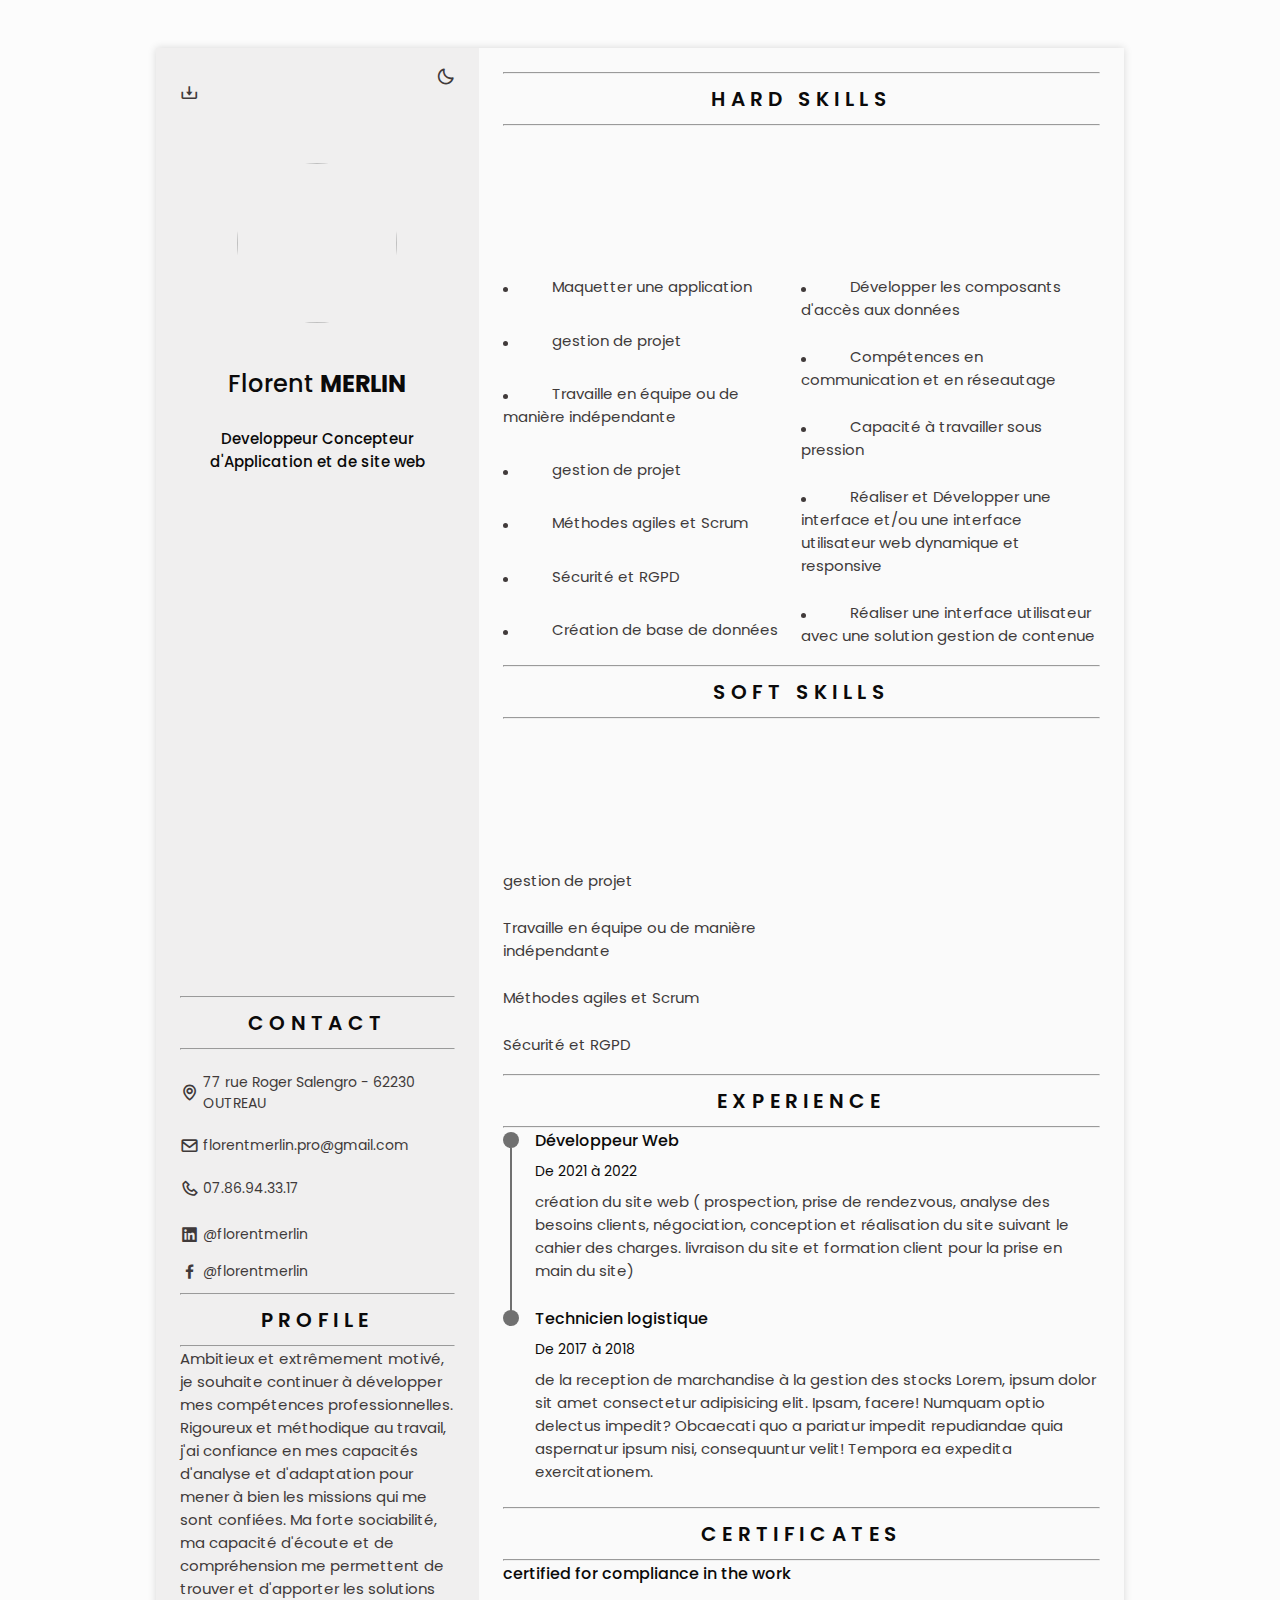
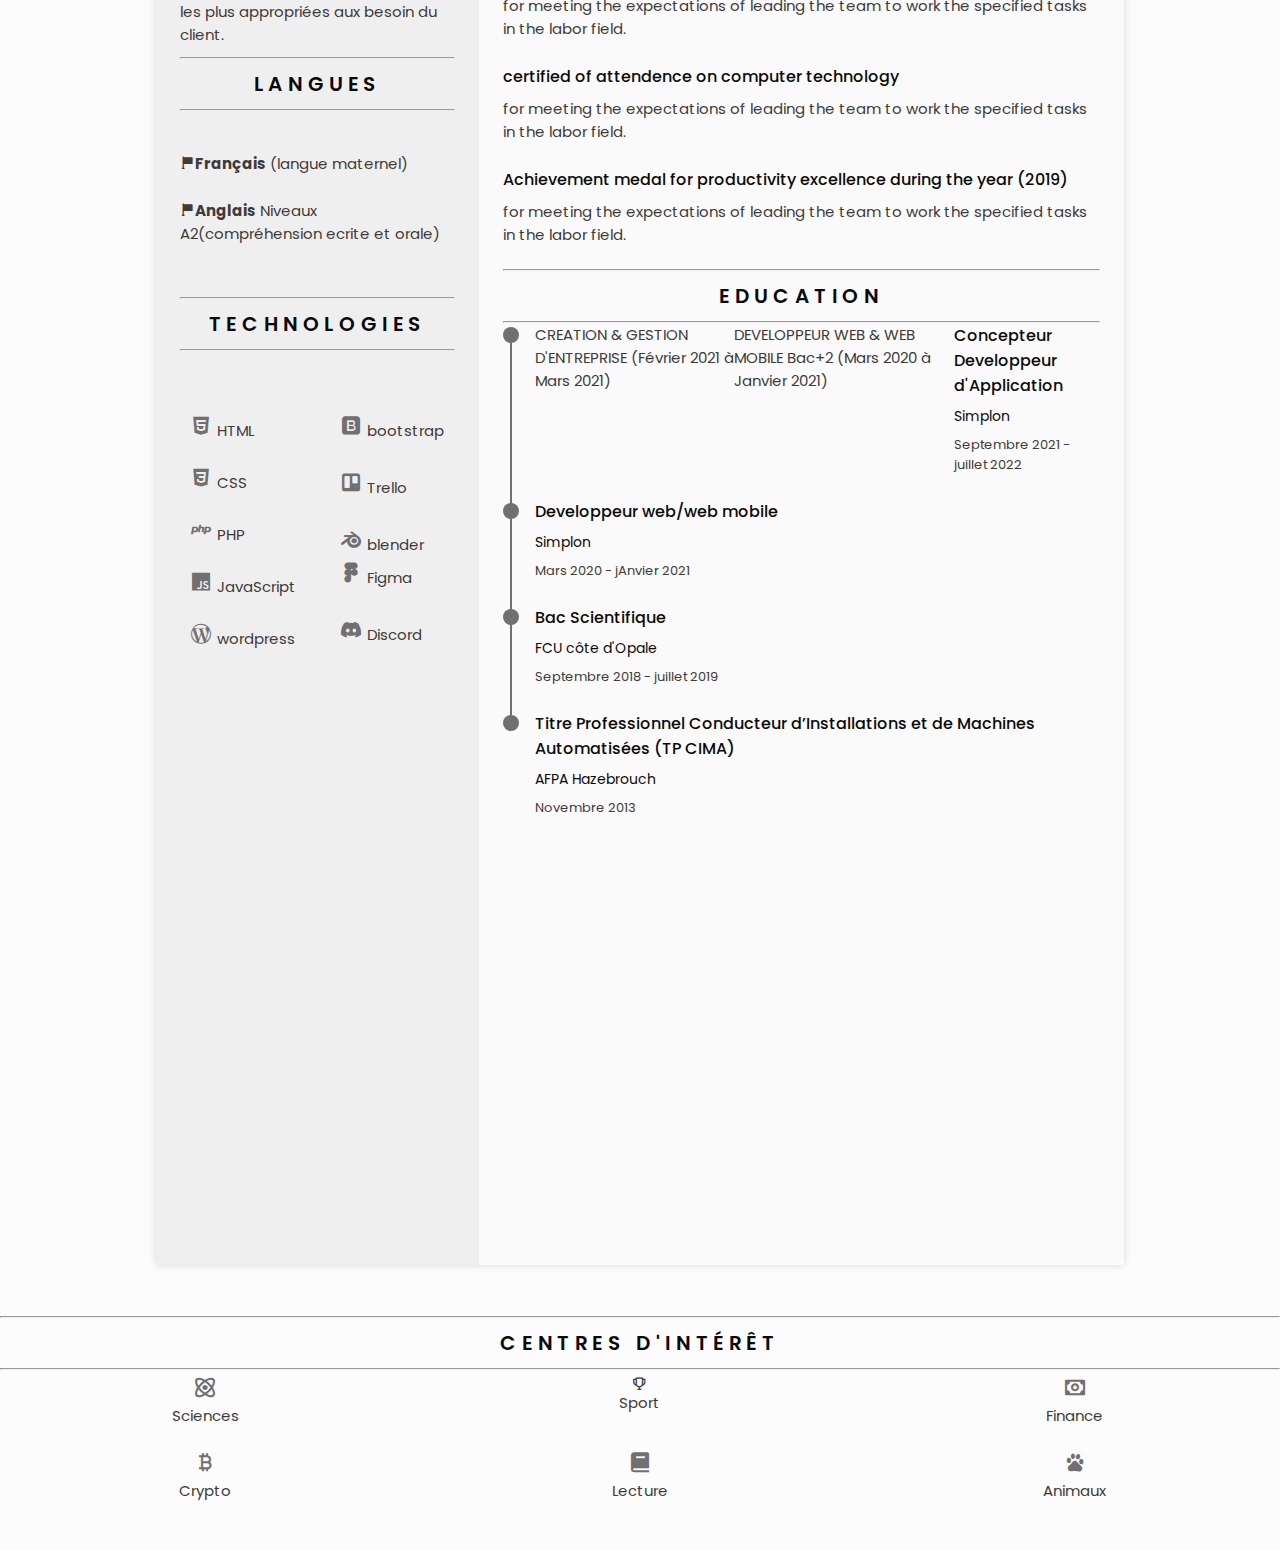
==== index.html @ 0437e1b5 "new" ====
<!DOCTYPE html>
<html lang="en">

<head>
    <meta charset="UTF-8">
    <meta name="viewport" content="width=device-width, initial-scale=1.0">
    <!--box icons-->
    <link rel="stylesheet" href="https://cdn.jsdelivr.net/npm/boxicons@latest/css/boxicons.min.css">
   
    <!--css-->
    <link rel="stylesheet" href="./css/styles.css">

    <title>Document</title>
</head>

<body>
    <!--header-->
    <header class="l-header" id="header">
        <nav class="nav bd-container">
            <a href="#" class="nav__logo">florent</a>
            
            <div class="nav__menu" id="nav-menu">
                <ul class="nav__list">
                    <li class="nav__item">
                        <a href="#" class="nav__link active-link">
                            <i class='bx bx-home nav__icon'></i>Home
                        </a>
                    </li>

                    <li class="nav__item">
                        <a href="#informations" class="nav__link active-link">
                            <i class='bx bx-id-card nav__icon'></i>A PROPOS
                        </a>
                    </li>

                    <li class="nav__item">
                        <a href="#profile" class="nav__link active-link">
                            <i class='bx bx-user nav__icon'></i>Profile
                        </a>
                    </li>
<!-- 
                    <li class="nav__item">
                        <a href="#languages" class="nav__link active-link">
                            <i class='bx bx-flag' ></i>Langues Vivantes
                        </a>
                    </li> -->

                    <li class="nav__item">
                        <a href="#technology" class="nav__link active-link">
                            <i class='bx bx-desktop'></i>Technologies
                        </a>
                    </li>

                    <li class="nav__item">
                        <a href="#education" class="nav__link active-link">
                            <i class='bx bx-book nav__icon'></i>Education
                        </a>
                    </li>

                    <li class="nav__item">
                        <a href="#skills" class="nav__link active-link">
                            <i class='bx bx-receipt nav__icon'></i></i>Skills
                        </a>
                    </li>

                    <li class="nav__item">
                        <a href="#experience" class="nav__link active-link">
                            <i class='bx bx-briefcase-alt nav__icon' ></i>Expérience
                        </a>
                    </li>

                    <li class="nav__item">
                        <a href="#certificates" class="nav__link active-link">
                            <i class='bx bx-award nav__icon'></i>Certificates
                        </a>
                    </li>

                    <li class="nav__item">
                        <a href="#references" class="nav__link active-link">
                            <i class='bx bx-link-external nav__icon'></i>Références
                        </a>
                    </li>
                </ul>
            </div>

            <div class="nav__toggle" id="nav-toggle">
                <i class='bx bx-grid-alt'></i>
            </div>
        </nav>
    </header>
    
    <main class="1-main bd-container">
        <!-- all elements with in this div, is generated in pdf -->
        <div class="resume" id="area-cv">
            <div class="resume__left">
                <!-- home -->
                <section class="home" id="home">
                    <div class="home__container section bd-grid">
                        <div class="home__data bd-grid">
                            <img src="./img/portrait.png" alt="" class="home__img">

                            <h1 class="home__title">Florent&nbsp;<b>MERLIN</b></h1>
                            <h3 class="home__profession">Developpeur Concepteur d'Application et de site web</h3>
                           
                            <!-- button to download your cv save in the pdf folder. available -->
                            <div>
                                <a download="" href="./pdf/florent-cv-dev-web.pdf" class="home__button-movil">Télécharger CV</a>
                            </div>
                        </div>
                    </div>
                    <!-- theme change button -->
                    <i class='bx bx-moon change-theme' title="Theme" id="theme-button"></i>
                    <!-- button to generate and download the pdf. available for desktop -->
                    <i class='bx bx-download generate-pdf' title="Generate pdf" id="resume-button"></i>
                </section>
                
                <section class="information-section" id="informations">
                    <div class="home__adress bd-grid">
                        <h2 class="section-title"><hr>CONTACT<hr></h2>
                        <span class="home__information">
                            <i class='bx bx-map home__icon'></i>77 rue Roger Salengro - 62230 OUTREAU
                        </span>
                        <span class="home__information">
                            <i class='bx bx-envelope home__icon'></i>florentmerlin.pro@gmail.com
                        </span>
                        <span class="home__information">
                            <i class='bx bx-phone home__icon'></i>07.86.94.33.17
                        </span>
                    </div>
                </section>
               
                <!-- social -->
                <section class="social-section">
                    <!-- <h2 class="section-title"><hr>SOCIAL<hr></h2> -->
                    <div class="social__container bd-grid">
                        <a href="https://www.linkedin.com" target="_blank" class="social__link">
                            <i class='bx bxl-linkedin-square social__icon'></i>@florentmerlin
                        </a>
                        <a href="https://www.facebook.com" target="_blank" class="social__link">
                            <i class='bx bxl-facebook social__icon'></i>@florentmerlin
                        </a>
                    </div>
                </section>

                <!-- profile -->
                <section class="profile-section" id="profile">
                    <h2 class="section-title"><hr>Profile<hr></h2>

                    <p class="profile__description">
                    Ambitieux et extrêmement motivé, je souhaite continuer à développer 
                    mes compétences professionnelles. 
                    Rigoureux et méthodique au travail, j'ai confiance 
                    en mes capacités d'analyse et d'adaptation 
                    pour mener à bien les missions qui me sont confiées.
                    Ma forte sociabilité, ma capacité d'écoute et de compréhension
                    me permettent de trouver et d'apporter les solutions les plus
                    appropriées aux besoin du client.
                    </p>
                </section>
            
                <!-- language -->
                <section class="languages-section">
                    <h2 class="section-title"><hr>LANGUES<hr></h2>

                    <div class="languages__container">
                        <ul class="languages__content bd-grid">
                            <li class="languages__name">
                                <i class='bx bxs-flag languages__icon' ></i><b>Français</b> (langue maternel)
                            </li>
                        </ul>

                        <ul class="languages__content bd-grid">
                            <li class="languages__name">
                                <i class='bx bxs-flag languages__icon' ></i><b>Anglais</b> Niveaux A2(compréhension ecrite et orale)
                            </li>
                        </ul>
                    </div>
                </section>

                <section class="technology-section" id="technology">
                    <h2 class="section-title"><hr>TECHNOLOGIES<hr></h2>

                    <div class="technology__content bd-grid">
                        <ul class="technology__data">
                            <li class="technology__name">
                                <i class='bx bxl-html5 technology__icon'></i>
                                <span>HTML</span>
                            </li>
    
                            <li class="technology__name">
                                <i class='bx bxl-css3 technology__icon'></i>
                                <span>CSS</span>
                            </li>
    
                            <li class="technology__name">
                                <i class='bx bxl-php technology__icon'></i>
                                <span>PHP</span>
                            </li>
    
                            <li class="technology__name">
                                <i class='bx bxl-javascript technology__icon'></i>
                                <span>JavaScript</span>
                            </li> 
                            
                            <li class="technology__name">
                                <i class='bx bxl-wordpress technology__icon'></i>
                                <span>wordpress</span>
                            </li>
                        </ul>
    
                        <ul class="technology__data">
                           <li class="technology__name">
                                <i class='bx bxl-bootstrap technology__icon'></i>
                                <span>bootstrap</span>
                            </li>
    
                            <li class="technology__name">
                                <i class='bx bxl-trello technology__icon'></i>
                                <span>Trello</span>
                            </li>
    
                            <li class="technologys__name">
                                <i class='bx bxl-blender technology__icon'></i>
                                <span>blender</span>
                            </li>
    
                            <li class="technology__name">
                                <i class='bx bxl-figma technology__icon'></i>
                                <span>Figma</span>
                            </li>
    
                            <li class="technology__name">
                                <i class='bx bxl-discord-alt technology__icon'></i>
                                <span>Discord</span>
                            </li>
                        </ul>
                    </div>
                </section>

            </div>
                <!-- interest -->
                <!-- <section class="interests-section">
                    <h2 class="section-title"><hr>Centres d'Intérêt<hr></h2>

                    <div class="interests__container bd-grid">
                        <div class="interests__content">
                            <i class='bx bx-atom interests__icon'></i>
                            <span class="interests__name">Sciences</span> 
                        </div>
                  
                        <div class="interests__content">
                            <i class='bx bx-trophy'></i>
                            <span class="interests__name">Sport</span> 
                        </div>
                    
                        <div class="interests__content">
                            <i class='bx bx-money interests__icon'></i>
                            <span class="interests__name">Finance</span> 
                        </div>
               
                        <div class="interests__content">
                            <i class='bx bx-bitcoin interests__icon'></i>
                            <span class="interests__name">Crypto</span> 
                        </div>

                        <div class="interests__content">
                            <i class='bx bxs-book  interests__icon'></i>
                            <span class="interests__name">Lecture</span> 
                        </div>
                   
                        <div class="interests__content">
                            <i class='bx bxl-baidu interests__icon'></i>
                            <span class="interests__name">Animaux</span> 
                        </div>
                    </div>
                </section>

            </div> -->

            <div class="resume__right">
                
                <!-- hard skills -->
                <section class="skills-section" id="skills">
                    <h2 class="section-title"><hr>Hard Skills<hr></h2>
                    
                    <div class="skills__content bd-grid">
                        <ul class="skills__data">
                            <li class="skills__name">
                                <span class="skills__circle"></span>Maquetter une application
                            </li>
                            <li class="skills__name">
                                <span class="skills__circle"></span>gestion de projet
                            </li>
                            <li class="skills__name">
                                <span class="skills__circle"></span>Travaille en équipe ou de manière indépendante
                            </li>
                            <li class="skills__name">
                                <span class="skills__circle"></span>gestion de projet
                            </li>
                            <li class="skills__name">
                                <span class="skills__circle"></span>Méthodes agiles et Scrum
                            </li>
                            <li class="skills__name">
                                <span class="skills__circle"></span>Sécurité et RGPD
                            </li>
                            <li class="skills__name">
                                <span class="skills__circle"></span>Création de base de données
                            </li>
                        </ul>

                        <ul class="skills__data">
                            
                            <li class="skills__name">
                                <span class="skills__circle"></span>Développer les composants d'accès aux données
                            </li>
                            <li class="skills__name">
                               <span class="skills__circle"></span>Compétences en communication et en réseautage
                            </li>
                            <li class="skills__name">
                                <span class="skills__circle"></span>Capacité à travailler sous pression
                            </li>
                            <li class="skills__name">
                                <span class="skills__circle"></span>Réaliser et Développer une interface et/ou une
                                interface utilisateur web dynamique et responsive
                            </li>
                            <li class="skills__name">
                                <span class="skills__circle"></span>Réaliser une interface utilisateur avec une solution
                                gestion de contenue
                            </li>
                        </ul>                      
                    </div>
                </section>
                
                <!-- soft skills -->
                <section class="skills-section" id="skills">
                    
                    <h2 class="section-title"><hr>Soft Skills<hr></h2>

                    <div class="skills__content bd-grid">
                        <ul class="skills__data">
                            <li class="skills__name">
                                <span>gestion de projet</span>
                            </li>

                            <li class="skills__name">
                                <span>Travaille en équipe ou de manière indépendante</span>
                            </li>

                            <li class="skills__name">
                                <span>Méthodes agiles et Scrum</span>
                            </li>

                            <li class="skills__name">
                                <span>Sécurité et RGPD</span>
                            </li>
                        </ul>
                    </div>
                </section>
                <!-- experience -->
                <section class="experience-section" id="experience">
                    <h2 class="section-title"><hr>Experience<hr></h2>

                    <div class="experience__container bd-grid">
                        <div class="experience__content">
                            <div class="experience__time">
                                <span class="experience__rounder"></span>
                                <span class="experience__line"></span>
                            </div>

                            <div class="experience__data bd-grid">
                                <h3 class="experience__title">Développeur Web</h3>
                                <span class="experience__company">De 2021 à 2022</span>
                                <p class="experience__description">
                                    création du site web ( prospection, prise de rendezvous, analyse des besoins clients, négociation,
                                    conception et réalisation du site suivant le cahier des
                                    charges. livraison du site et formation client pour la
                                    prise en main du site)
                                </p>
                            </div>
                        </div>

                        <div class="experience__content">
                            <div class="experience__time">
                                <span class="experience__rounder"></span>
                                <!-- <span class="experience__line"></span> -->
                            </div>

                            <div class="experience__data bd-grid">
                                <h3 class="experience__title">Technicien logistique</h3>
                                <span class="experience__company">De 2017 à 2018</span>
                                <p class="experience__description">
                                    de la reception de marchandise à la gestion des stocks
                                    Lorem, ipsum dolor sit amet consectetur adipisicing elit. 
                                    Ipsam, facere! Numquam optio delectus impedit? Obcaecati quo a pariatur 
                                    impedit repudiandae quia aspernatur ipsum nisi,
                                    consequuntur velit! Tempora ea expedita exercitationem. 
                                </p>
                            </div>
                        </div>
                    </div>
                </section>

                <!-- certificates -->
                <section class="certificate-section" id="certificates">
                    <h2 class="section-title"><hr>Certificates<hr></h2>

                    <div class="certificate__container bd-grid">
                        <div class="certificate__content">
                            <h3 class="certificate__title">certified for compliance in the work</h3>
                            <p class="certificate__description">
                                for meeting the expectations of leading 
                                the team to work the specified tasks in the  labor field.
                            </p>
                        </div>

                        <div class="certificate__content">
                            <h3 class="certificate__title">certified of attendence on computer technology</h3>
                            <p class="certificate__description">
                                for meeting the expectations of leading 
                                the team to work the specified tasks in the  labor field.
                            </p>
                        </div>

                        <div class="certificate__content">
                            <h3 class="certificate__title">Achievement medal for productivity excellence during the year (2019)</h3>
                            <p class="certificate__description">
                                for meeting the expectations of leading 
                                the team to work the specified tasks in the  labor field.
                            </p>
                        </div>
                    </div>
                </section>

                <!-- education -->
                <section class="education-section" id="education">
                    <h2 class="section-title"><hr>EDUCATION<hr></h2>

                    <div class="education__container bd-grid">
                        <div class="education__content">
                            <div class="education__time">
                                <span class="education__rounder"></span>
                                <span class="education__line"></span>
                            </div>

                            <span>CREATION & GESTION D'ENTREPRISE (Février 2021 à Mars 2021)</span>
                            <span>DEVELOPPEUR WEB & WEB MOBILE Bac+2 (Mars 2020 à Janvier 2021)</span>

                            <div class="education__data bd-grid">
                                <h3 class="education__title">Concepteur Developpeur d'Application</h3>
                                <span class="education__studies">Simplon</span>
                                <span class="education__year">Septembre 2021 - juillet 2022</span>
                            </div>
                        </div>

                        <div class="education__content">
                            <div class="education__time">
                                <span class="education__rounder"></span>
                                <span class="education__line"></span>
                            </div>

                            <div class="education__data bd-grid">
                                <h3 class="education__title">Developpeur web/web mobile</h3>
                                <span class="education__studies">Simplon</span>
                                <span class="education__year">Mars 2020 - jAnvier 2021</span>
                            </div>
                        </div>

                        <div class="education__content">
                            <div class="education__time">
                                <span class="education__rounder"></span>
                                <span class="education__line"></span>
                            </div>

                            <div class="education__data bd-grid">
                                <h3 class="education__title">Bac Scientifique</h3>
                                <span class="education__studies">FCU côte d'Opale</span>
                                <span class="education__year">Septembre 2018 - juillet 2019</span>
                            </div>
                        </div>

                        <div class="education__content">
                            <div class="education__time">
                                <span class="education__rounder"></span>
                                <!-- <span class="education__line"></span> -->
                            </div>

                            <div class="education__data bd-grid">
                                <h3 class="education__title">Titre Professionnel Conducteur d’Installations et de Machines Automatisées (TP CIMA)</h3>
                                <span class="education__studies">AFPA Hazebrouch</span>
                                <span class="education__year">Novembre 2013</span>
                            </div>
                        </div>
                    </div>
                </section>               
            </div>
        </div>
    </main>

    <!--scroll top-->
    <a href="#" class="scrolltop" id="scroll-top">
        <i class='bx bx-up-arrow-alt scrolltop__icon'></i>
    </a>
    <!--html2pdf-->
    <script src="./js/html2pdf.bundle.min.js"></script>

    <!--main js-->
    <script src="./js/main.js"></script>
</body>
</html>
<section class="interests-section">
    <h2 class="section-title"><hr>Centres d'Intérêt<hr></h2>

    <div class="interests__container bd-grid">
        <div class="interests__content">
            <i class='bx bx-atom interests__icon'></i>
            <span class="interests__name">Sciences</span> 
        </div>
  
        <div class="interests__content">
            <i class='bx bx-trophy'></i>
            <span class="interests__name">Sport</span> 
        </div>
    
        <div class="interests__content">
            <i class='bx bx-money interests__icon'></i>
            <span class="interests__name">Finance</span> 
        </div>

        <div class="interests__content">
            <i class='bx bx-bitcoin interests__icon'></i>
            <span class="interests__name">Crypto</span> 
        </div>

        <div class="interests__content">
            <i class='bx bxs-book  interests__icon'></i>
            <span class="interests__name">Lecture</span> 
        </div>
   
        <div class="interests__content">
            <i class='bx bxl-baidu interests__icon'></i>
            <span class="interests__name">Animaux</span> 
        </div>
    </div>
</section>

</div>
---- css/styles.css ----
/* google font  */
 @import url('https://fonts.googleapis.com/css2?family=Poppins:wght@400;500;600&display=swap');

 /* varable css */
:root {
    --header-height: 3rem;

    /* color */
    --title-color: #0B0A0A;
    --text-color: #403a3a;
    --text-color-light: #707070; 
    --container-color: #FAFAFA;
    --container-color-alt: #F0EFEF;
    --body-color: #fcfcfc;

    /* font & typography */
    --body-font: 'Poppins', sans-serif;
    --h1-font-size: 1.5rem;
    --h2-font-size: 1.25rem;
    --h3-font-size: 1rem;
    --normal-font-size: .938rem;
    --small-font-size: .875rem;
    --smaller-font-size: .813rem;
    
    /* font wheight */
    --font-medium: 500;
    --font-semi-bold: 600;

    /* margin */
    --mb-1: .5rem;
    --mb-2: 1rem;
    --mb-3: 1.5rem;

    /* z-index */
    --z-tooltip: 10;
    --z-fixed: 100;
}

/* base */
*,
::before,
::after{
    box-sizing: border-box;
}

html{
    scroll-behavior: smooth;
}

/* variable dark theme */
body.dark-theme{
    --title-color: #f2f2f2;
    --text-color: #bfbfbf; 
    --container-color: #212121;
    --container-color-alt: #181616;
    --body-color: #2b2b2b;
}

/* button dark/light */
.change-theme{
    position: absolute;
    right: 0;
    top: 1.2rem;
    display: flex;
    color: var(--text-color);
    font-size: 1.2rem;
    cursor: pointer;
}

.change-theme:hover{
    color: var(--text-color);
}

/* font size variable to scale cv */
body.scale-cv{
    --h1-font-size: .938rem;
    --h2-font-size: .938rem;
    --h3-font-size: .875rem;
    --normal-font-size: .813rem;
    --small-font-size: .75rem;
    --smaller-font-size: .688rem;
}


/* generate pdf button */
.generate-pdf{
    display: none;
    position: absolute;
    top: 2.2rem;
    font-size: 1.2rem;
    color: var(--text-color);
    cursor: pointer;
}

.generate-pdf:hover{
    color: var(--title-color);
}

/* classes modified to reduct size and print on A4 sheet */ 
.scale-cv .change-theme,
.scale-cv .generate-pdf{
    display: none;
}

.scale-cv .bd-container{
    max-width: 595px;
}

.scale-cv .section{
    padding: 1.5rem 0 .8rem;
}

.scale-cv .section-title{
    margin-bottom: .75rem;
}

.scale-cv .resume__left,
.scale-cv .resume__right{
    padding: 0 1rem;
}

.scale-cv .home__img{
    width: 90px;
    height: 90px;
}

.scale-cv .home__container{
    gap: 1.5tem;
}

.scale-cv .home__data{
    gap: .2rem;
}

.scale-cv .home__adress,
.scale-cv .social__container{
    gap: .75rem;
}

.scale-cv .home__icon,
.scale-cv .social__icon,
.scale-cv .interests__icon{
    font-size: 1rem;
}

.scale-cv .education__container,
.scale-cv .experience__container,
.scale-cv .certificate__container{
    gap: 1rem;
}

.scale-cv .education__time,
.scale-cv .experience__time{
    padding-right: .5rem;
}

.scale-cv .education__rounder,
.scale-cv .experience__rounder{
    width: 11px;
    height: 11px;
    margin-top: .22rem;
}

.scale-cv .education__line,
.scale-cv .experience__line{
    width: 1px;
    height: 110%;
    transform: translate(5px, 0);
}

.scale-cv .education__data,
.scale-cv .experience__data{
    gap: .25rem;
}

.scale-cv .skills__name{
    margin-bottom: var(--mb-1);
}

.scale-cv .interests__container{
    column-gap: 2.5rem;
}

body{
    margin: 0 0 var(--header-height) 0;
    padding: 0;
    font-family: var(--body-font);
    font-size: var(--normal-font-size);
    background-color: var(--body-color);
    color: var(--text-color);
}

h1,h2,h3,ul,p{
  margin: 0;
}

h1,h2,h3{
  color: var(--title-color);
  font-weight: var(--font-medium);
}

ul{
  padding: 0;
  list-style: none;
}

a{
  text-decoration: none;
}

img{
  max-width: 100%;
  height: auto;
}

/* class css */
.section{
    padding: 1.5rem 0;
}

.section-title{
    font-size: var(--h2-font-size);
    color: var(--title-color);
    font-weight: var(--font-semi-bold);
    text-transform: uppercase;
    letter-spacing: .35rem;
    text-align: center;
    margin-bottom: -10px;
    margin-top: 4%;
}

/* layout */
.bd-container{
    max-width: 968px;
    width: calc(100% - 3rem);
    margin-left: var(--mb-3);
    margin-right: var(--mb-3);
}

.bd-grid{
    display: grid;
    gap: 1.5rem;
}

.l-header{
    width: 100%;
    position: fixed;
    bottom: 0;
    left: 0;
    z-index: var(--z-fixed);
    background-color: var(--body-color);
    box-shadow: 0 -1px 4px rgba(0, 0, 0,.1);
    transition: .3s;
}

/* nav */
.nav{
    height: var(--header-height);
    display: flex;
    justify-content: space-between;
    align-items: center;
}

@media screen and (max-width: 968px){
    .nav__menu{
        position: fixed;
        bottom: -100%;
        left: 0;
        width: 100%;
        padding: 2rem 1.5rem;
        background-color: var(--body-color);
        box-shadow: 0 1px 4px rgba(0, 0, 0,.1);
        border-radius: 1rem 1rem 0 0;
        z-index: var(--z-fixed);
        transition: 0.3s;
    }
}

.nav__logo,
.nav__toggle{
    color: var(--title-color);
    font-weight: var(--font-medium);   
}

.nav__toggle{
    font-size: 1.2rem;
    cursor: pointer;
}

.nav__item{
    align-items: center;
}

.nav__list{
    display: grid;
    grid-template-columns: repeat(3, 1fr);
    gap: 2rem;
}

.nav__link{
    display: flex;
    flex-direction: column;
    font-size: var(--smaller-font-size);
    color: var(--text-color-light);
    font-weight: var(--font-medium);
}

.nav__link:hover{
    color: var(--title-color); 
}

.nav__icon{
    font-size: 1.2rem;
    margin-bottom: var(--mb-1);
}

/* show menu */
.show-menu{
    bottom: var(--header-height);
}


/* active menu link */
.active-link{
    color: var(--title-color);
}


/** home ********/
.home{
    height: 100vh;
    position: relative;
}

.home__container{
    gap: 3rem;
}

.home__data{
    margin-top: 23%;
    gap: .5rem;
    text-align: center;
}

.home__img{
    width: 160px;
    height: 160px;
    border-radius: 50%;
    justify-self: center;
    margin-bottom: 10%;
    margin-top: 10%;
}

.home__title{
    font-size:var(--h1-font-size);
    margin-bottom: -5%;
    margin-top: var(--mb-1);
}

.home__profession{
    font-size: var(--normal-font-size);
    margin-top: 2rem;
    margin-bottom: 3rem;
}

.home__adress{
    gap: 1rem;
    margin-top: 10%;
    margin-bottom: 15px;
}

.home__information{
    display: flex;
    align-items: center;
    font-size: var(--small-font-size);
    margin-top: 2%;
}

.home__icon{
    font-size: 1.2rem;
    margin-right:.25rem;
}

.home__button-movil{
    display: inline-block;
    border: 2px solid var(--text-color);
    color: var(--title-colorle);
    padding: .25rem .85rem;
    border-radius: .25rem;
    transition: .3s;
    font-weight: var(--font-medium);
    margin-top: var(--mb-2);
    
}

.home__button-movil:hover{
    background-color: var(--text-color);
    color: var(--container-color);
}

/** infomations ********/

.informations__link{
    display: inline-flex;
    align-items: center;
    font-size: var(--small-font-size);
    color: var(--text-color);
}

.informations__link:hover{
    color: var(--title-color);
}

/** social ********/

.social__container{
    margin-top: 25px;
    grid-template-columns: max-content;
    gap: 1rem;
}

.social__link{
    display: inline-flex;
    align-items: center;
    font-size: var(--small-font-size);
    color: var(--text-color);
}

.social__link:hover{
    color: var(--title-color);
}

.social__icon{
    font-size:1.2rem;
    margin-right: .25rem;
}

/** profile  ********/
.profile__description{
    height: auto;
    text-align: center;
}

/** education & experience *********/
.education__content,
.experience__content{
    display: flex;
}

.education__time,
.experience__time{
    padding-right: 1rem;
}

.education__rounder,
.experience__rounder{
    position: relative;
    display: block;
    width: 16px;
    height: 16px;
    background-color: var(--text-color-light);
    border-radius: 50%;
    margin-top: 0.25rem;
}

.education__line,
.experience__line{
    display: block;
    width: 2px;
    height: 110%;
    background-color: var(--text-color-light);
    transform: translate(7px, 0);
}

.education__data,
.experience__data{
    gap: .5rem;
}

.education__title,
.experience__title{
    font-size:var(--h3-font-size);
}

.education__studies,
.experience__company{
    font-size: var(--small-font-size);
    color: var(--title-color);
}

.education__year{
    font-size: var(--smaller-font-size);
}
/* technology */
.technology__data{
    display: grid;
    justify-content: center;
    margin-top: 40%;
}
.technology__content{
    padding-top: 5%;
    margin-bottom: -5%;
    grid-template-columns: repeat(2, 1fr);
    /* display: flex;
    flex-flow: wrap; */
}

.technology__name{
    align-items: center;
    margin-bottom: var(--mb-3);
}

/** skills & languages ********/
.skills__data{
    display: grid;
    justify-content: center;
    margin-top: 40%;
}

.skills__content{
    padding-top: 5%;
    margin-bottom: -5%;
    grid-template-columns: repeat(2, 1fr);
    /* display: flex;
    flex-flow: wrap; */
}

.languages__content{
    margin-top: -15%;
    margin-bottom: -5%;
    grid-template-columns: repeat(2, 1fr);
    /* display: flex;
    flex-flow: wrap; */
}

.skills__content{
    gap: 0;
}

.skills__name,
.languages__name{
    display: wrap;
    align-items: center;
    margin-bottom: var(--mb-3);
}

.skills__circle{
    display: inline-block;
    width: 5px;
    height: 5px;
    background-color: var(--text-color);
    border-radius:50%;
    margin-right: 2.75rem;
}

/** certifications ********/
.certificate__title{
    font-size:var(--h3-font-size);
    margin-bottom: var(--mb-1);
}

/** references ********/
.references__content{
    gap: .25rem;
}

.references__subtitle{
    color: var(--text-color-light);
}

.references__subtitle,
.references__contact{
        font-size: var(--smaller-font-size);
}

.references__title{
    font-size: var(--h3-font-size);
}

/** technology ***********/
#technology{
    /* display: block; */
    /* align-items: center; */
    height: 100vh;
    margin-top: 25%;
    margin-bottom: 25%;
    

}

/** interests ********/
.interests__container{
    grid-template-columns: repeat(3, 1fr);
    margin-top: var(--mb-2);
}

.languages__container{
    grid-template-columns: repeat(3, 1fr);
    margin-top: 15%
}

.interests__content{
    display: flex;
    flex-direction: column;
    align-items: center;
}

.languages__content{
    padding-top: 15%;
    margin-bottom: -15%;
    grid-template-columns: repeat(2, 1fr);
    display: flex;
    /* flex-flow: wrap; */
}

.interests__icon,
.technology__icon{
    font-size: 1.5rem;
    color: var(--text-color-light);
    margin-bottom: .25rem;
}

/** scroll top ********/
.scrolltop{
    position: fixed;
    right: 1rem;
    bottom: -20%;
    display: flex;
    justify-content: center;
    align-items: center;
    padding: .3rem;
    background-color: var(--container-color-alt);
    border-radius: .4rem;
    z-index: var(--z-tooltip);
    transition: .4s;
    visibility: hidden;
}

.scrolltop__icon{
    font-size: 1.2rem;
    color: var(--text-color);
}

.show-scroll{
    visibility: visible;
    bottom: 5rem;
}

/** media queries ********/
/* for small devices, menu two columns */
@media screen and (max-width: 320px){
    .nav__list{
        grid-template-columns: repeat(2, 1fr);
        gap: 1rem .5rem;
    }
}

/* classes modified for large screen size */
@media screen and (min-width: 968px){
    body{
        margin: 3rem 0;
    }

    .bd-container{
        margin-left: auto;
        margin-right: auto;
    }

    .l-header,
    .scrolltop{
        display: none;
    }

    .resume{
        display: grid;
        grid-template-columns: .5fr 1fr;
        background-color: var(--container-color);
        box-shadow: 0 0 8px rgba(13,12,12,.15);
    }

    .resume__left{
        background-color: var(--container-color-alt);
    }

    .resume__left,
    .resume__right{
        padding: 0 1.5rem;
    }

    .generate-pdf{
        display: inline-block;
    }
    
    /* .section-title, */
    .profile__description{
        text-align: initial;
    }

    .home__container{
        gap: 1.5rem;
    }

    .home__button-movil{
        display: none;
    }

    .references__container{
        grid-template-columns: repeat(2, 1fr);
    }

    .languages__content{
        grid-template-columns: repeat(3, max-content);
        column-gap: 3.5rem;
    }

    .interest__container{
        grid-template-columns: repeat(4, max-content);
        column-gap: 3.5rem;
    }
}
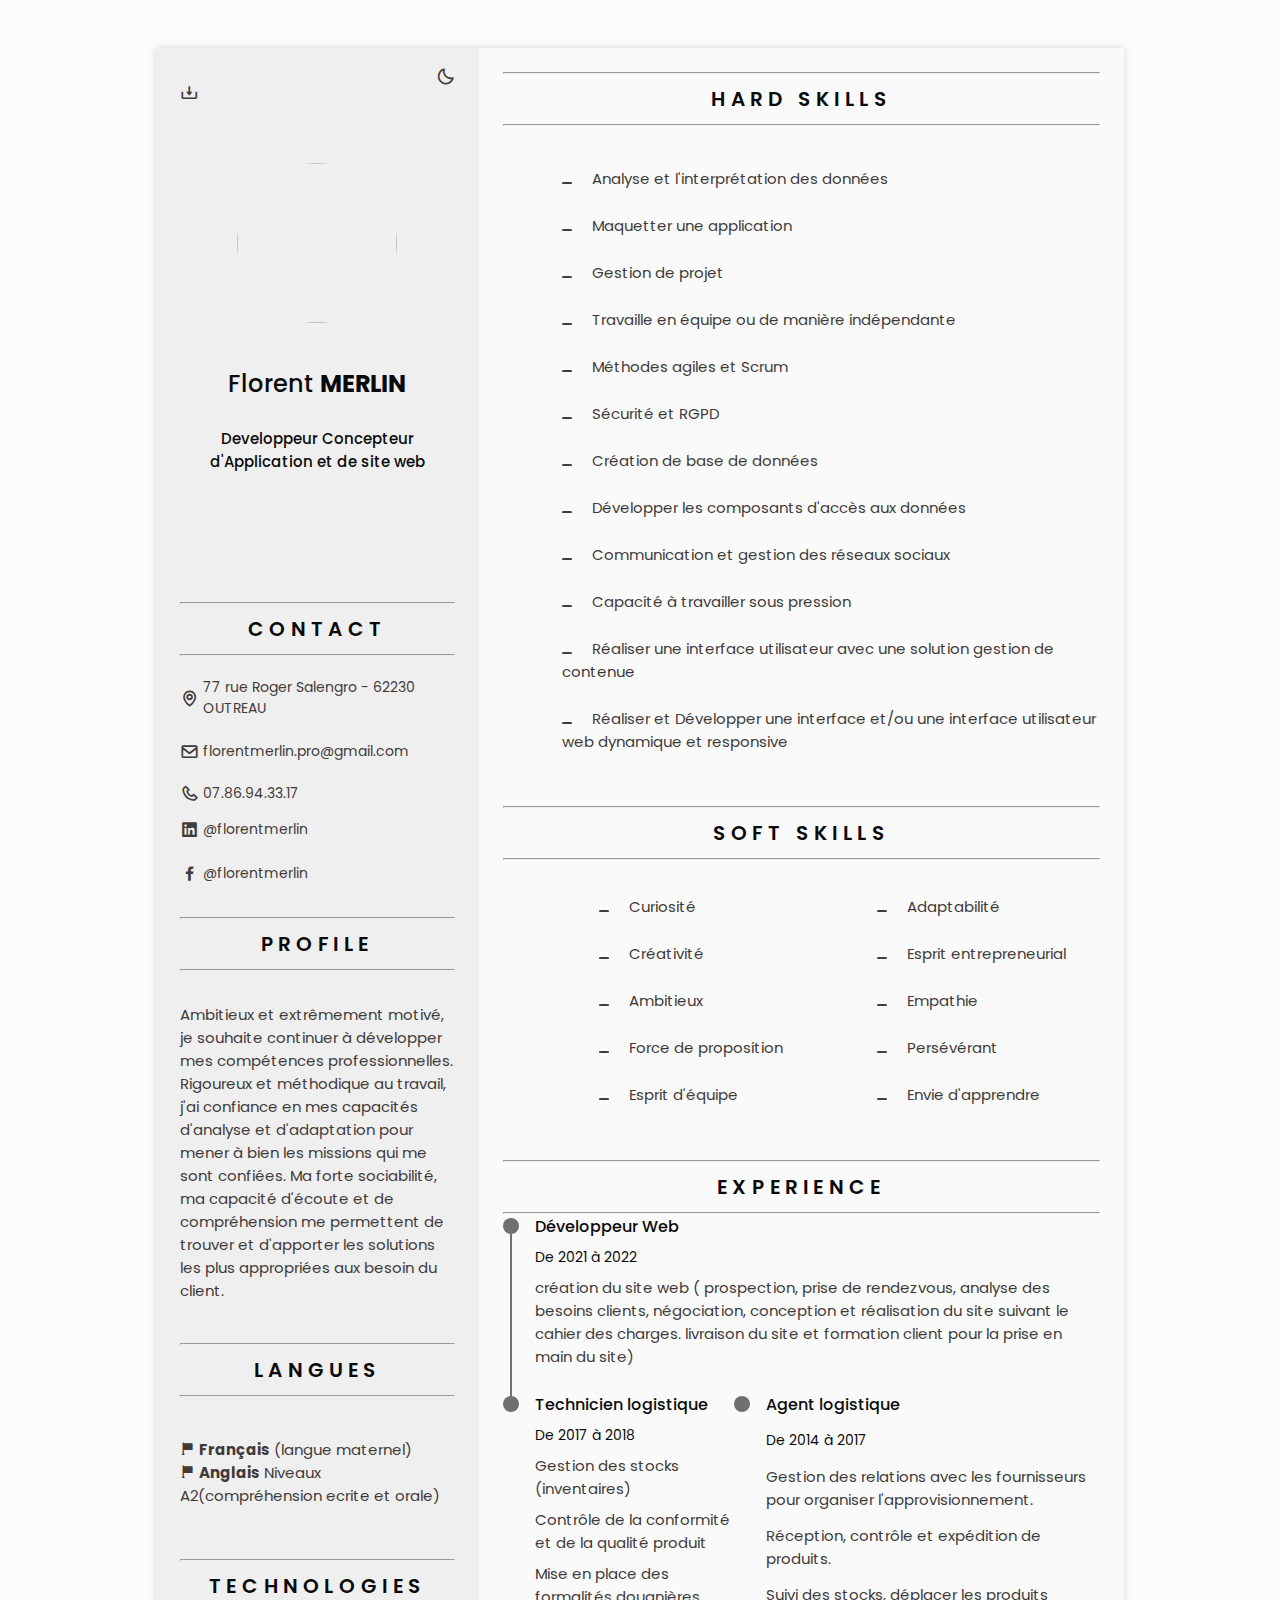
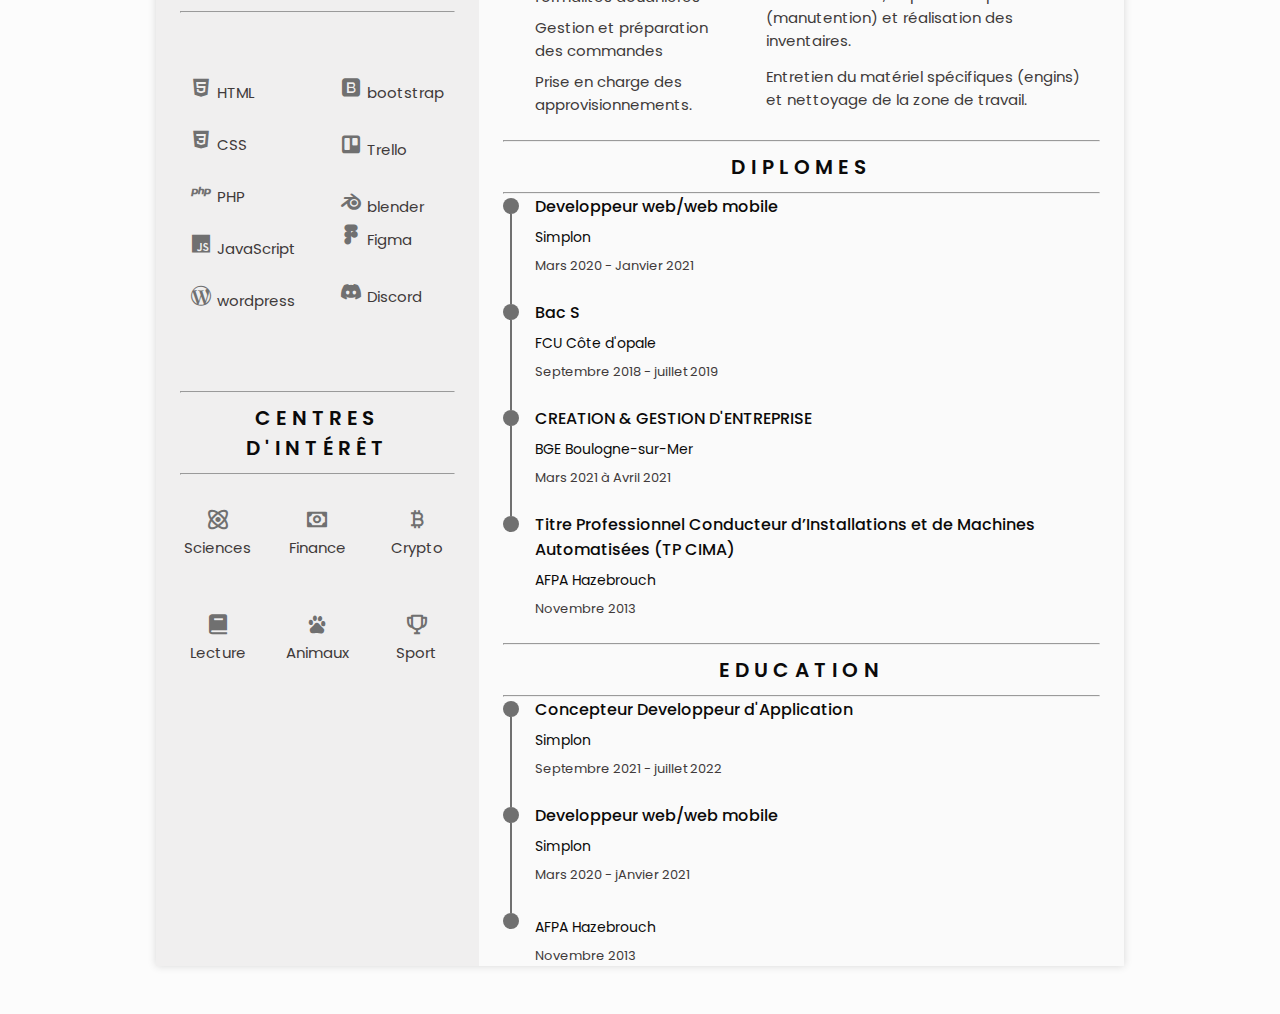
==== commit 6cbc4ee4: "end" ====
--- a/index.html
+++ b/index.html
@@ -38,12 +38,12 @@
                             <i class='bx bx-user nav__icon'></i>Profile
                         </a>
                     </li>
-<!-- 
+
                     <li class="nav__item">
                         <a href="#languages" class="nav__link active-link">
                             <i class='bx bx-flag' ></i>Langues Vivantes
                         </a>
-                    </li> -->
+                    </li>
 
                     <li class="nav__item">
                         <a href="#technology" class="nav__link active-link">
@@ -53,7 +53,7 @@
 
                     <li class="nav__item">
                         <a href="#education" class="nav__link active-link">
-                            <i class='bx bx-book nav__icon'></i>Education
+                            <i class='bx bx-book nav__icon'></i>Formations
                         </a>
                     </li>
 
@@ -65,13 +65,13 @@
 
                     <li class="nav__item">
                         <a href="#experience" class="nav__link active-link">
-                            <i class='bx bx-briefcase-alt nav__icon' ></i>Expérience
+                            <i class='bx bx-briefcase-alt nav__icon' ></i>Expériences
                         </a>
                     </li>
 
                     <li class="nav__item">
                         <a href="#certificates" class="nav__link active-link">
-                            <i class='bx bx-award nav__icon'></i>Certificates
+                            <i class='bx bx-award nav__icon'></i>Diplômes
                         </a>
                     </li>
 
@@ -144,7 +144,7 @@
 
                 <!-- profile -->
                 <section class="profile-section" id="profile">
-                    <h2 class="section-title"><hr>Profile<hr></h2>
+                    <h2 class="section-title"><hr>PROFILE<hr></h2>
 
                     <p class="profile__description">
                     Ambitieux et extrêmement motivé, je souhaite continuer à développer 
@@ -159,26 +159,26 @@
                 </section>
             
                 <!-- language -->
-                <section class="languages-section">
+                <section class="languages-section" id="languages">
                     <h2 class="section-title"><hr>LANGUES<hr></h2>
 
                     <div class="languages__container">
                         <ul class="languages__content bd-grid">
-                            <li class="languages__name">
-                                <i class='bx bxs-flag languages__icon' ></i><b>Français</b> (langue maternel)
+                            <li class="language__name">
+                                <i class='bx bxs-flag languages__icon' ></i>&nbsp;<b>Français</b> (langue maternel)
                             </li>
                         </ul>
 
                         <ul class="languages__content bd-grid">
                             <li class="languages__name">
-                                <i class='bx bxs-flag languages__icon' ></i><b>Anglais</b> Niveaux A2(compréhension ecrite et orale)
+                                <i class='bx bxs-flag languages__icon' ></i>&nbsp;<b>Anglais</b> Niveaux A2(compréhension ecrite et orale)
                             </li>
                         </ul>
                     </div>
                 </section>
 
                 <section class="technology-section" id="technology">
-                    <h2 class="section-title"><hr>TECHNOLOGIES<hr></h2>
+                    <h2 class="section-title"><hr>TECHNOLOGIES <hr></h2>
 
                     <div class="technology__content bd-grid">
                         <ul class="technology__data">
@@ -236,10 +236,7 @@
                         </ul>
                     </div>
                 </section>
-
-            </div>
-                <!-- interest -->
-                <!-- <section class="interests-section">
+                <section class="interests-section">
                     <h2 class="section-title"><hr>Centres d'Intérêt<hr></h2>
 
                     <div class="interests__container bd-grid">
@@ -247,17 +244,12 @@
                             <i class='bx bx-atom interests__icon'></i>
                             <span class="interests__name">Sciences</span> 
                         </div>
-                  
-                        <div class="interests__content">
-                            <i class='bx bx-trophy'></i>
-                            <span class="interests__name">Sport</span> 
-                        </div>
                     
                         <div class="interests__content">
                             <i class='bx bx-money interests__icon'></i>
                             <span class="interests__name">Finance</span> 
                         </div>
-               
+
                         <div class="interests__content">
                             <i class='bx bx-bitcoin interests__icon'></i>
                             <span class="interests__name">Crypto</span> 
@@ -267,16 +259,20 @@
                             <i class='bx bxs-book  interests__icon'></i>
                             <span class="interests__name">Lecture</span> 
                         </div>
-                   
+                
                         <div class="interests__content">
                             <i class='bx bxl-baidu interests__icon'></i>
                             <span class="interests__name">Animaux</span> 
                         </div>
-                    </div>
-                </section>
-
-            </div> -->
-
+
+                        <div class="interests__content">
+                            <i class='bx bx-trophy interests__icon'></i>
+                            <span class="interests__name">Sport</span> 
+                        </div>
+                        
+                    </div>
+                </section>
+            </div>
             <div class="resume__right">
                 
                 <!-- hard skills -->
@@ -286,18 +282,18 @@
                     <div class="skills__content bd-grid">
                         <ul class="skills__data">
                             <li class="skills__name">
+                                <span class="skills__circle"></span>Analyse et l'interprétation des données
+                            </li>
+                            <li class="skills__name">
                                 <span class="skills__circle"></span>Maquetter une application
                             </li>
                             <li class="skills__name">
-                                <span class="skills__circle"></span>gestion de projet
+                                <span class="skills__circle"></span>Gestion de projet
                             </li>
                             <li class="skills__name">
                                 <span class="skills__circle"></span>Travaille en équipe ou de manière indépendante
                             </li>
                             <li class="skills__name">
-                                <span class="skills__circle"></span>gestion de projet
-                            </li>
-                            <li class="skills__name">
                                 <span class="skills__circle"></span>Méthodes agiles et Scrum
                             </li>
                             <li class="skills__name">
@@ -306,26 +302,22 @@
                             <li class="skills__name">
                                 <span class="skills__circle"></span>Création de base de données
                             </li>
-                        </ul>
-
-                        <ul class="skills__data">
-                            
+                                                   
                             <li class="skills__name">
                                 <span class="skills__circle"></span>Développer les composants d'accès aux données
                             </li>
                             <li class="skills__name">
-                               <span class="skills__circle"></span>Compétences en communication et en réseautage
+                                <span class="skills__circle"></span>Communication et gestion des réseaux sociaux
                             </li>
                             <li class="skills__name">
                                 <span class="skills__circle"></span>Capacité à travailler sous pression
-                            </li>
-                            <li class="skills__name">
-                                <span class="skills__circle"></span>Réaliser et Développer une interface et/ou une
-                                interface utilisateur web dynamique et responsive
                             </li>
                             <li class="skills__name">
                                 <span class="skills__circle"></span>Réaliser une interface utilisateur avec une solution
                                 gestion de contenue
+                            </li>
+                            <li class="skills__name">
+                                <span class="skills__circle"></span>Réaliser et Développer une interface et/ou une interface utilisateur web dynamique et responsive
                             </li>
                         </ul>                      
                     </div>
@@ -333,29 +325,46 @@
                 
                 <!-- soft skills -->
                 <section class="skills-section" id="skills">
-                    
                     <h2 class="section-title"><hr>Soft Skills<hr></h2>
-
-                    <div class="skills__content bd-grid">
+                   
+                    <div class="softskills__content bd-grid">
                         <ul class="skills__data">
                             <li class="skills__name">
-                                <span>gestion de projet</span>
-                            </li>
-
-                            <li class="skills__name">
-                                <span>Travaille en équipe ou de manière indépendante</span>
-                            </li>
-
-                            <li class="skills__name">
-                                <span>Méthodes agiles et Scrum</span>
-                            </li>
-
-                            <li class="skills__name">
-                                <span>Sécurité et RGPD</span>
-                            </li>
+                                <span class="skills__circle"></span>Curiosité
+                            </li>               
+                            <li class="skills__name">
+                                <span class="skills__circle"></span>Créativité
+                            </li>
+                            <li class="skills__name">
+                                <span class="skills__circle"></span>Ambitieux
+                            </li>
+                            <li class="skills__name">
+                                <span class="skills__circle"></span>Force de proposition
+                            </li> 
+                            <li class="skills__name">
+                                <span class="skills__circle"></span>Esprit d'équipe 
+                            </li> 
                         </ul>
-                    </div>
-                </section>
+                        <ul class="skills__data">                            
+                            <li class="skills__name">
+                                <span class="skills__circle"></span>Adaptabilité
+                            </li>                           
+                            <li class="skills__name">
+                                <span class="skills__circle"></span>Esprit entrepreneurial
+                            </li>
+                            <li class="skills__name">
+                                <span class="skills__circle"></span>Empathie
+                            </li>                           
+                            <li class="skills__name">
+                                <span class="skills__circle"></span>Persévérant
+                            </li>
+                            <li class="skills__name">
+                                <span class="skills__circle"></span>Envie d'apprendre
+                            </li>
+                        </ul>
+                    </div>
+                </section>
+
                 <!-- experience -->
                 <section class="experience-section" id="experience">
                     <h2 class="section-title"><hr>Experience<hr></h2>
@@ -388,13 +397,24 @@
                             <div class="experience__data bd-grid">
                                 <h3 class="experience__title">Technicien logistique</h3>
                                 <span class="experience__company">De 2017 à 2018</span>
-                                <p class="experience__description">
-                                    de la reception de marchandise à la gestion des stocks
-                                    Lorem, ipsum dolor sit amet consectetur adipisicing elit. 
-                                    Ipsam, facere! Numquam optio delectus impedit? Obcaecati quo a pariatur 
-                                    impedit repudiandae quia aspernatur ipsum nisi,
-                                    consequuntur velit! Tempora ea expedita exercitationem. 
-                                </p>
+                                <p class="experience__description">Gestion des stocks (inventaires)</p>
+                                <p class="experience__description"> Contrôle de la conformité et de la qualité produit</p>
+                                <p class="experience__description">Mise en place des formalités douanières</p>
+                                <p class="experience__description">Gestion et préparation des commandes</p>
+                                <p class="experience__description">Prise en charge des approvisionnements.</p>
+                            </div>
+
+                            <div class="experience__time">
+                                <span class="experience__rounder"></span>
+                                <!-- <span class="experience__line"></span> -->
+                            </div>
+                            <div class="experience__data bd-grid">
+                                <h3 class="experience__title">Agent logistique</h3>
+                                <span class="experience__company">De 2014 à 2017</span>
+                                <p class="experience__description"> Gestion des relations avec les fournisseurs pour organiser l'approvisionnement.</p>
+                                <p class="experience__description"> Réception, contrôle et expédition de produits.</p>
+                                <p class="experience__description"> Suivi des stocks, déplacer les produits (manutention) et réalisation des inventaires.</p>
+                                <p class="experience__description"> Entretien du matériel spécifiques (engins) et nettoyage de la zone de travail.</p>
                             </div>
                         </div>
                     </div>
@@ -402,48 +422,74 @@
 
                 <!-- certificates -->
                 <section class="certificate-section" id="certificates">
-                    <h2 class="section-title"><hr>Certificates<hr></h2>
-
-                    <div class="certificate__container bd-grid">
-                        <div class="certificate__content">
-                            <h3 class="certificate__title">certified for compliance in the work</h3>
-                            <p class="certificate__description">
-                                for meeting the expectations of leading 
-                                the team to work the specified tasks in the  labor field.
-                            </p>
-                        </div>
-
-                        <div class="certificate__content">
-                            <h3 class="certificate__title">certified of attendence on computer technology</h3>
-                            <p class="certificate__description">
-                                for meeting the expectations of leading 
-                                the team to work the specified tasks in the  labor field.
-                            </p>
-                        </div>
-
-                        <div class="certificate__content">
-                            <h3 class="certificate__title">Achievement medal for productivity excellence during the year (2019)</h3>
-                            <p class="certificate__description">
-                                for meeting the expectations of leading 
-                                the team to work the specified tasks in the  labor field.
-                            </p>
-                        </div>
-                    </div>
+                    <h2 class="section-title"><hr>DIPLOMES<hr></h2>
+                    
+                    <div class="education__container bd-grid">
+
+                        <div class="education__content">
+                            <div class="education__time">
+                                <span class="education__rounder"></span>
+                                <span class="education__line"></span>
+                            </div>
+
+                            <div class="education__data bd-grid">
+                                <h3 class="education__title">Developpeur web/web mobile</h3>
+                                <span class="education__studies">Simplon</span>
+                                <span class="education__year">Mars 2020 - Janvier 2021</span>
+                            </div>
+                        </div>
+
+                        <div class="education__content">
+                            <div class="education__time">
+                                <span class="education__rounder"></span>
+                                <span class="education__line"></span>
+                            </div>
+
+                            <div class="education__data bd-grid">
+                                <h3 class="education__title">Bac S</h3>
+                                <span class="education__studies">FCU Côte d'opale</span>
+                                <span class="education__year">Septembre 2018 - juillet 2019</span>
+                            </div>
+                        </div>
+
+                        <div class="education__content">
+                            <div class="education__time">
+                                <span class="education__rounder"></span>
+                                <span class="education__line"></span>
+                            </div>
+
+                            <div class="education__data bd-grid">
+                                <h3 class="education__title">CREATION & GESTION D'ENTREPRISE</h3>
+                                <span class="education__studies">BGE Boulogne-sur-Mer</span>
+                                <span class="education__year">Mars 2021 à Avril 2021</span>
+                            </div>
+                        </div>
+
+                        <div class="education__content">
+                            <div class="education__time">
+                                <span class="education__rounder"></span>
+                                <!-- <span class="education__line"></span> -->
+                            </div>
+
+                            <div class="education__data bd-grid">
+                                <h3 class="education__title">Titre Professionnel Conducteur d’Installations et de Machines Automatisées (TP CIMA)</h3>
+                                <span class="education__studies">AFPA Hazebrouch</span>
+                                <span class="education__year">Novembre 2013</span>
+                            </div>
+                        </div>
+                    
                 </section>
 
                 <!-- education -->
                 <section class="education-section" id="education">
                     <h2 class="section-title"><hr>EDUCATION<hr></h2>
-
+                        
                     <div class="education__container bd-grid">
                         <div class="education__content">
                             <div class="education__time">
                                 <span class="education__rounder"></span>
                                 <span class="education__line"></span>
                             </div>
-
-                            <span>CREATION & GESTION D'ENTREPRISE (Février 2021 à Mars 2021)</span>
-                            <span>DEVELOPPEUR WEB & WEB MOBILE Bac+2 (Mars 2020 à Janvier 2021)</span>
 
                             <div class="education__data bd-grid">
                                 <h3 class="education__title">Concepteur Developpeur d'Application</h3>
@@ -468,24 +514,11 @@
                         <div class="education__content">
                             <div class="education__time">
                                 <span class="education__rounder"></span>
-                                <span class="education__line"></span>
-                            </div>
-
-                            <div class="education__data bd-grid">
-                                <h3 class="education__title">Bac Scientifique</h3>
-                                <span class="education__studies">FCU côte d'Opale</span>
-                                <span class="education__year">Septembre 2018 - juillet 2019</span>
-                            </div>
-                        </div>
-
-                        <div class="education__content">
-                            <div class="education__time">
-                                <span class="education__rounder"></span>
                                 <!-- <span class="education__line"></span> -->
                             </div>
 
                             <div class="education__data bd-grid">
-                                <h3 class="education__title">Titre Professionnel Conducteur d’Installations et de Machines Automatisées (TP CIMA)</h3>
+                                <h3 class="education__title"></h3>
                                 <span class="education__studies">AFPA Hazebrouch</span>
                                 <span class="education__year">Novembre 2013</span>
                             </div>
@@ -507,40 +540,6 @@
     <script src="./js/main.js"></script>
 </body>
 </html>
-<section class="interests-section">
-    <h2 class="section-title"><hr>Centres d'Intérêt<hr></h2>
-
-    <div class="interests__container bd-grid">
-        <div class="interests__content">
-            <i class='bx bx-atom interests__icon'></i>
-            <span class="interests__name">Sciences</span> 
-        </div>
-  
-        <div class="interests__content">
-            <i class='bx bx-trophy'></i>
-            <span class="interests__name">Sport</span> 
-        </div>
-    
-        <div class="interests__content">
-            <i class='bx bx-money interests__icon'></i>
-            <span class="interests__name">Finance</span> 
-        </div>
-
-        <div class="interests__content">
-            <i class='bx bx-bitcoin interests__icon'></i>
-            <span class="interests__name">Crypto</span> 
-        </div>
-
-        <div class="interests__content">
-            <i class='bx bxs-book  interests__icon'></i>
-            <span class="interests__name">Lecture</span> 
-        </div>
-   
-        <div class="interests__content">
-            <i class='bx bxl-baidu interests__icon'></i>
-            <span class="interests__name">Animaux</span> 
-        </div>
-    </div>
-</section>
+
 
 </div>--- a/css/styles.css
+++ b/css/styles.css
@@ -328,7 +328,6 @@
 
 /** home ********/
 .home{
-    height: 100vh;
     position: relative;
 }
 
@@ -414,7 +413,6 @@
 /** social ********/
 
 .social__container{
-    margin-top: 25px;
     grid-template-columns: max-content;
     gap: 1rem;
 }
@@ -424,6 +422,7 @@
     align-items: center;
     font-size: var(--small-font-size);
     color: var(--text-color);
+    margin-bottom: 5%;
 }
 
 .social__link:hover{
@@ -438,7 +437,13 @@
 /** profile  ********/
 .profile__description{
     height: auto;
+    margin-bottom: 15%;
+    margin-top: 15%;
     text-align: center;
+}
+
+#profile{
+    margin-top:10%;
 }
 
 /** education & experience *********/
@@ -514,15 +519,21 @@
 .skills__data{
     display: grid;
     justify-content: center;
-    margin-top: 40%;
+    margin-top: 2%;
 }
 
 .skills__content{
     padding-top: 5%;
-    margin-bottom: -5%;
+    margin-bottom: 5%;
+    margin-left: 10%;
+    grid-template-columns: repeat(1, 1fr);
+}
+
+.softskills__content{
+    padding-top: 5%;
+    margin-bottom: 5%;
+    margin-left: 10%;
     grid-template-columns: repeat(2, 1fr);
-    /* display: flex;
-    flex-flow: wrap; */
 }
 
 .languages__content{
@@ -546,11 +557,11 @@
 
 .skills__circle{
     display: inline-block;
-    width: 5px;
-    height: 5px;
+    width: 10px;
+    height: 2px;
     background-color: var(--text-color);
-    border-radius:50%;
-    margin-right: 2.75rem;
+    border-radius: 25%;
+    margin-right: 1.25rem;
 }
 
 /** certifications ********/
@@ -579,9 +590,8 @@
 
 /** technology ***********/
 #technology{
-    /* display: block; */
-    /* align-items: center; */
-    height: 100vh;
+    display: block;
+    align-items: center;
     margin-top: 25%;
     margin-bottom: 25%;
     
@@ -591,7 +601,8 @@
 /** interests ********/
 .interests__container{
     grid-template-columns: repeat(3, 1fr);
-    margin-top: var(--mb-2);
+    margin-top: 10%;
+    margin-bottom: 10%; 
 }
 
 .languages__container{
@@ -603,6 +614,8 @@
     display: flex;
     flex-direction: column;
     align-items: center;
+    margin-top: 20%;
+    margin-bottom: 20%;
 }
 
 .languages__content{
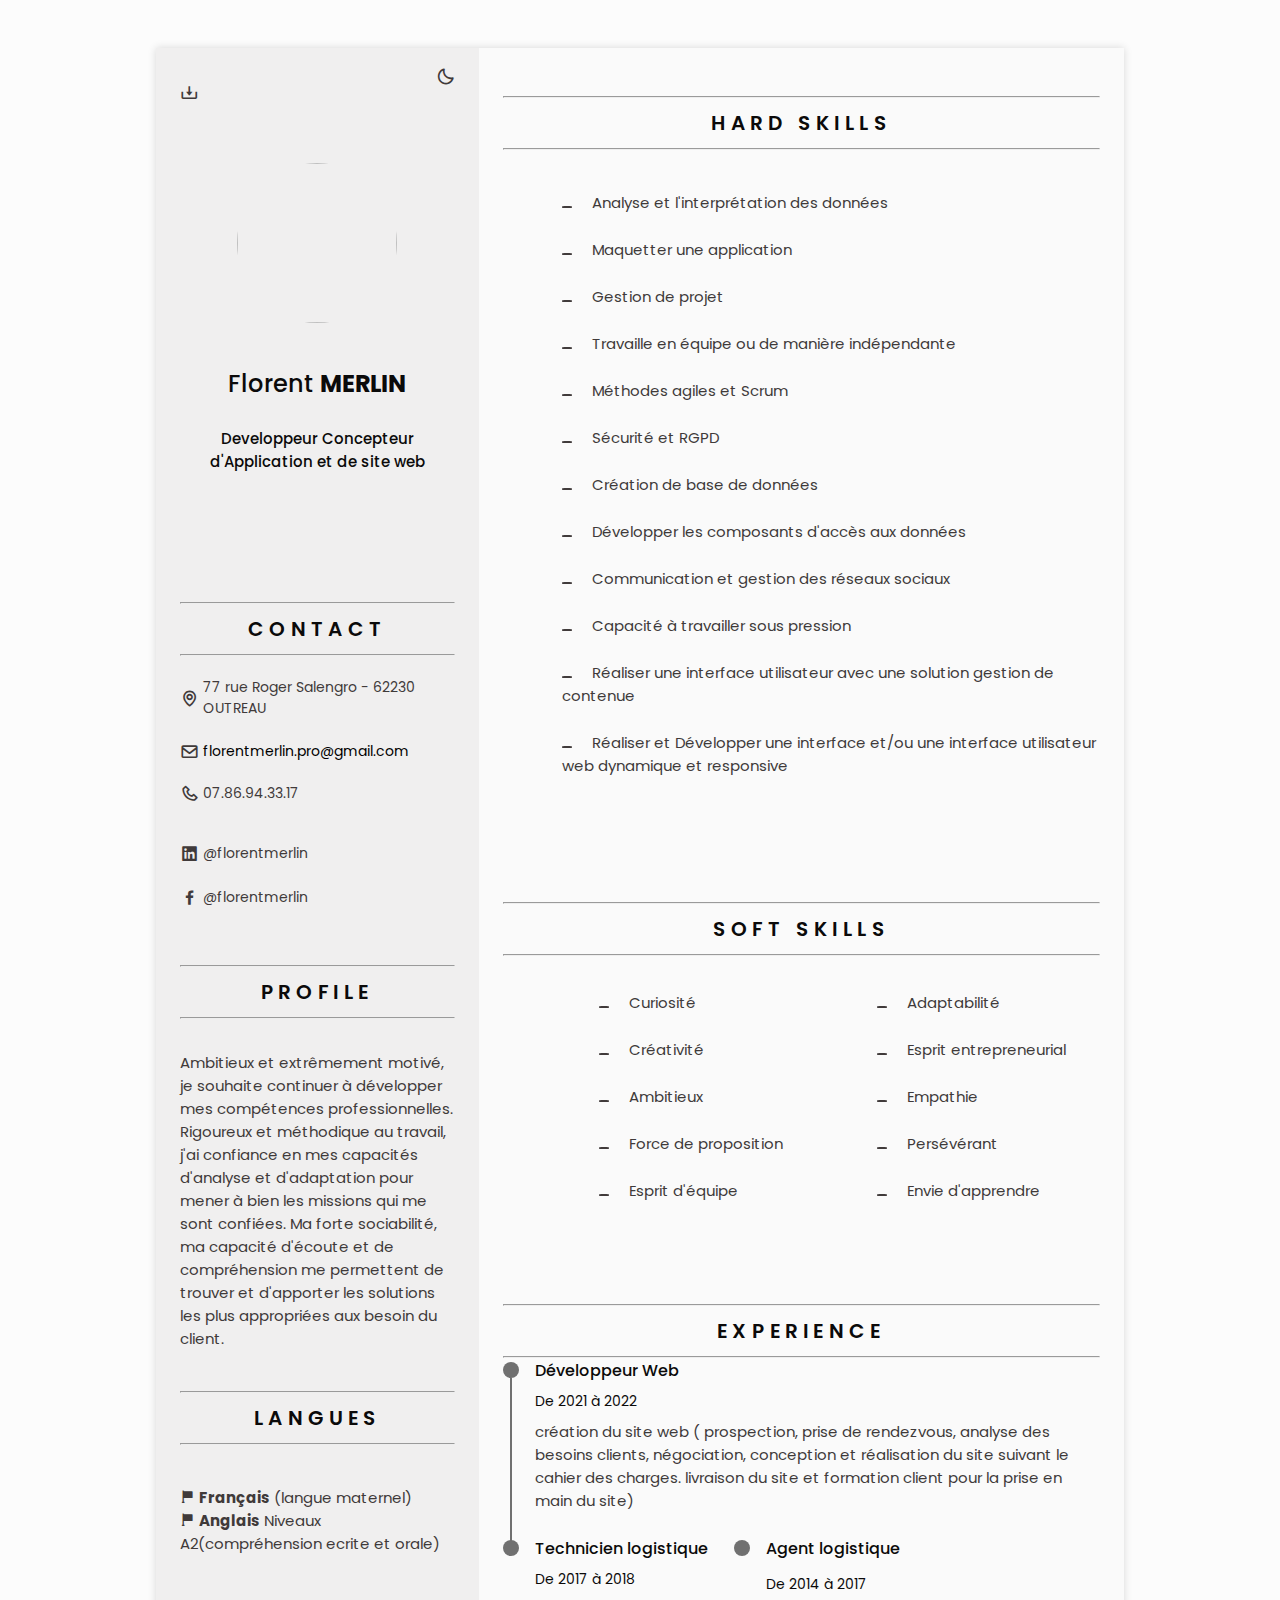
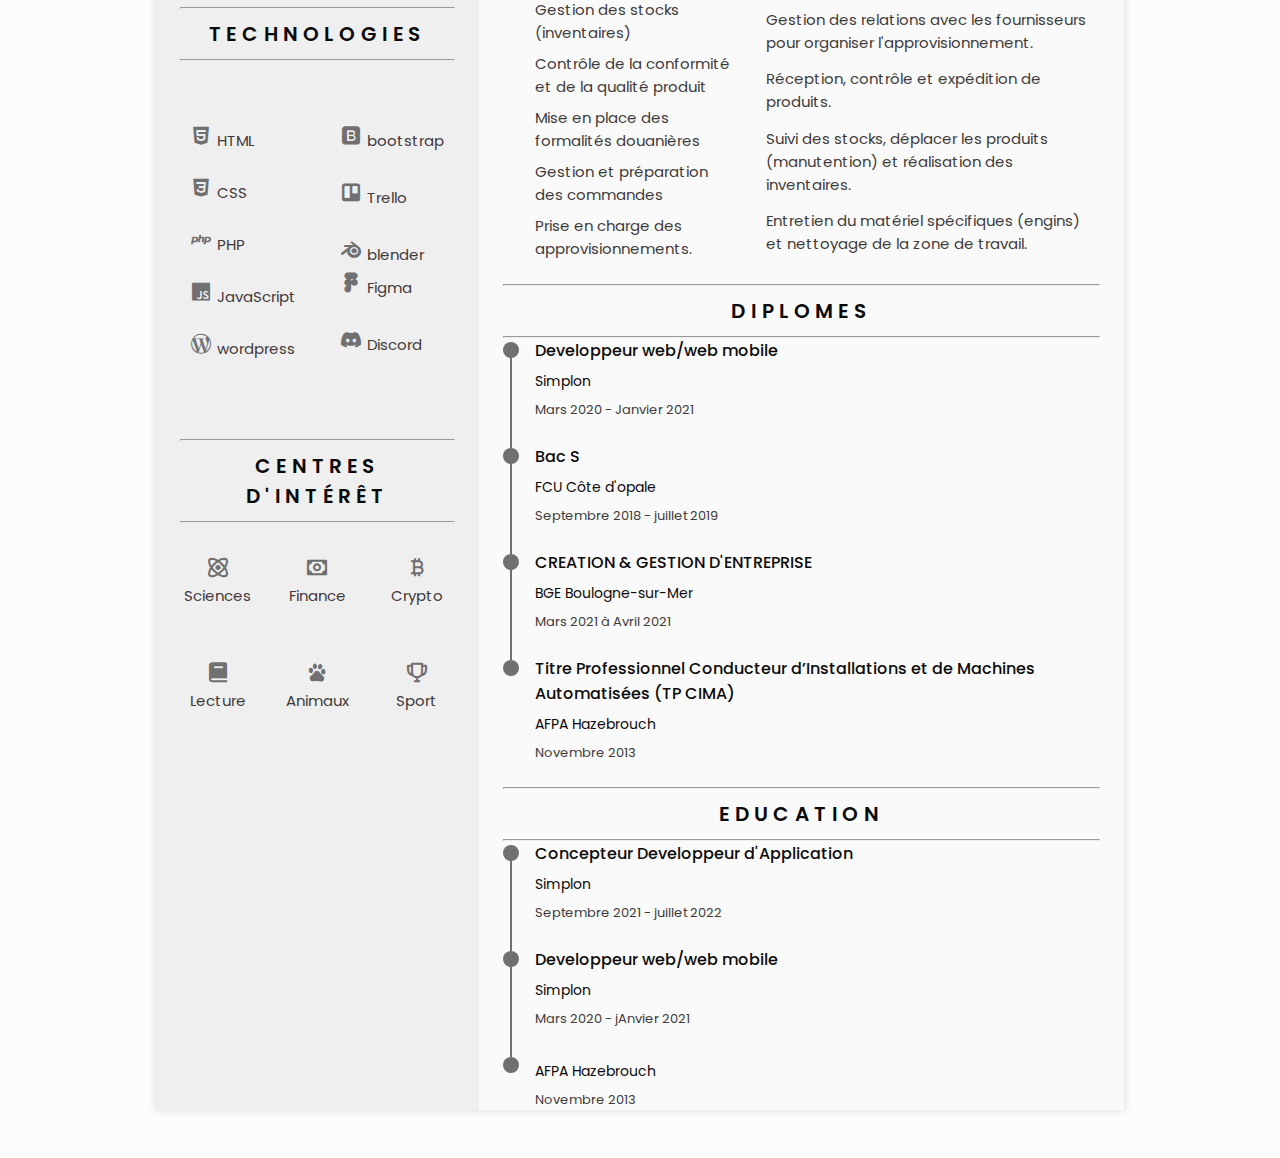
==== commit 3db90192: "end" ====
--- a/index.html
+++ b/index.html
@@ -1,5 +1,5 @@
 <!DOCTYPE html>
-<html lang="en">
+<html>
 
 <head>
     <meta charset="UTF-8">
@@ -59,7 +59,7 @@
 
                     <li class="nav__item">
                         <a href="#skills" class="nav__link active-link">
-                            <i class='bx bx-receipt nav__icon'></i></i>Skills
+                            <i class='bx bx-receipt nav__icon'></i>Skills
                         </a>
                     </li>
 
@@ -121,7 +121,10 @@
                             <i class='bx bx-map home__icon'></i>77 rue Roger Salengro - 62230 OUTREAU
                         </span>
                         <span class="home__information">
-                            <i class='bx bx-envelope home__icon'></i>florentmerlin.pro@gmail.com
+                            <i class='bx bx-envelope home__icon'></i>
+                            <a href="mailto:" style="color:black">
+                                florentmerlin.pro@gmail.com
+                            </a>
                         </span>
                         <span class="home__information">
                             <i class='bx bx-phone home__icon'></i>07.86.94.33.17
@@ -130,7 +133,7 @@
                 </section>
                
                 <!-- social -->
-                <section class="social-section">
+                <section class="social section">
                     <!-- <h2 class="section-title"><hr>SOCIAL<hr></h2> -->
                     <div class="social__container bd-grid">
                         <a href="https://www.linkedin.com" target="_blank" class="social__link">
@@ -276,7 +279,7 @@
             <div class="resume__right">
                 
                 <!-- hard skills -->
-                <section class="skills-section" id="skills">
+                <section class="skills section" id="skills">
                     <h2 class="section-title"><hr>Hard Skills<hr></h2>
                     
                     <div class="skills__content bd-grid">
@@ -324,7 +327,7 @@
                 </section>
                 
                 <!-- soft skills -->
-                <section class="skills-section" id="skills">
+                <section class="skills section" id="skills">
                     <h2 class="section-title"><hr>Soft Skills<hr></h2>
                    
                     <div class="softskills__content bd-grid">
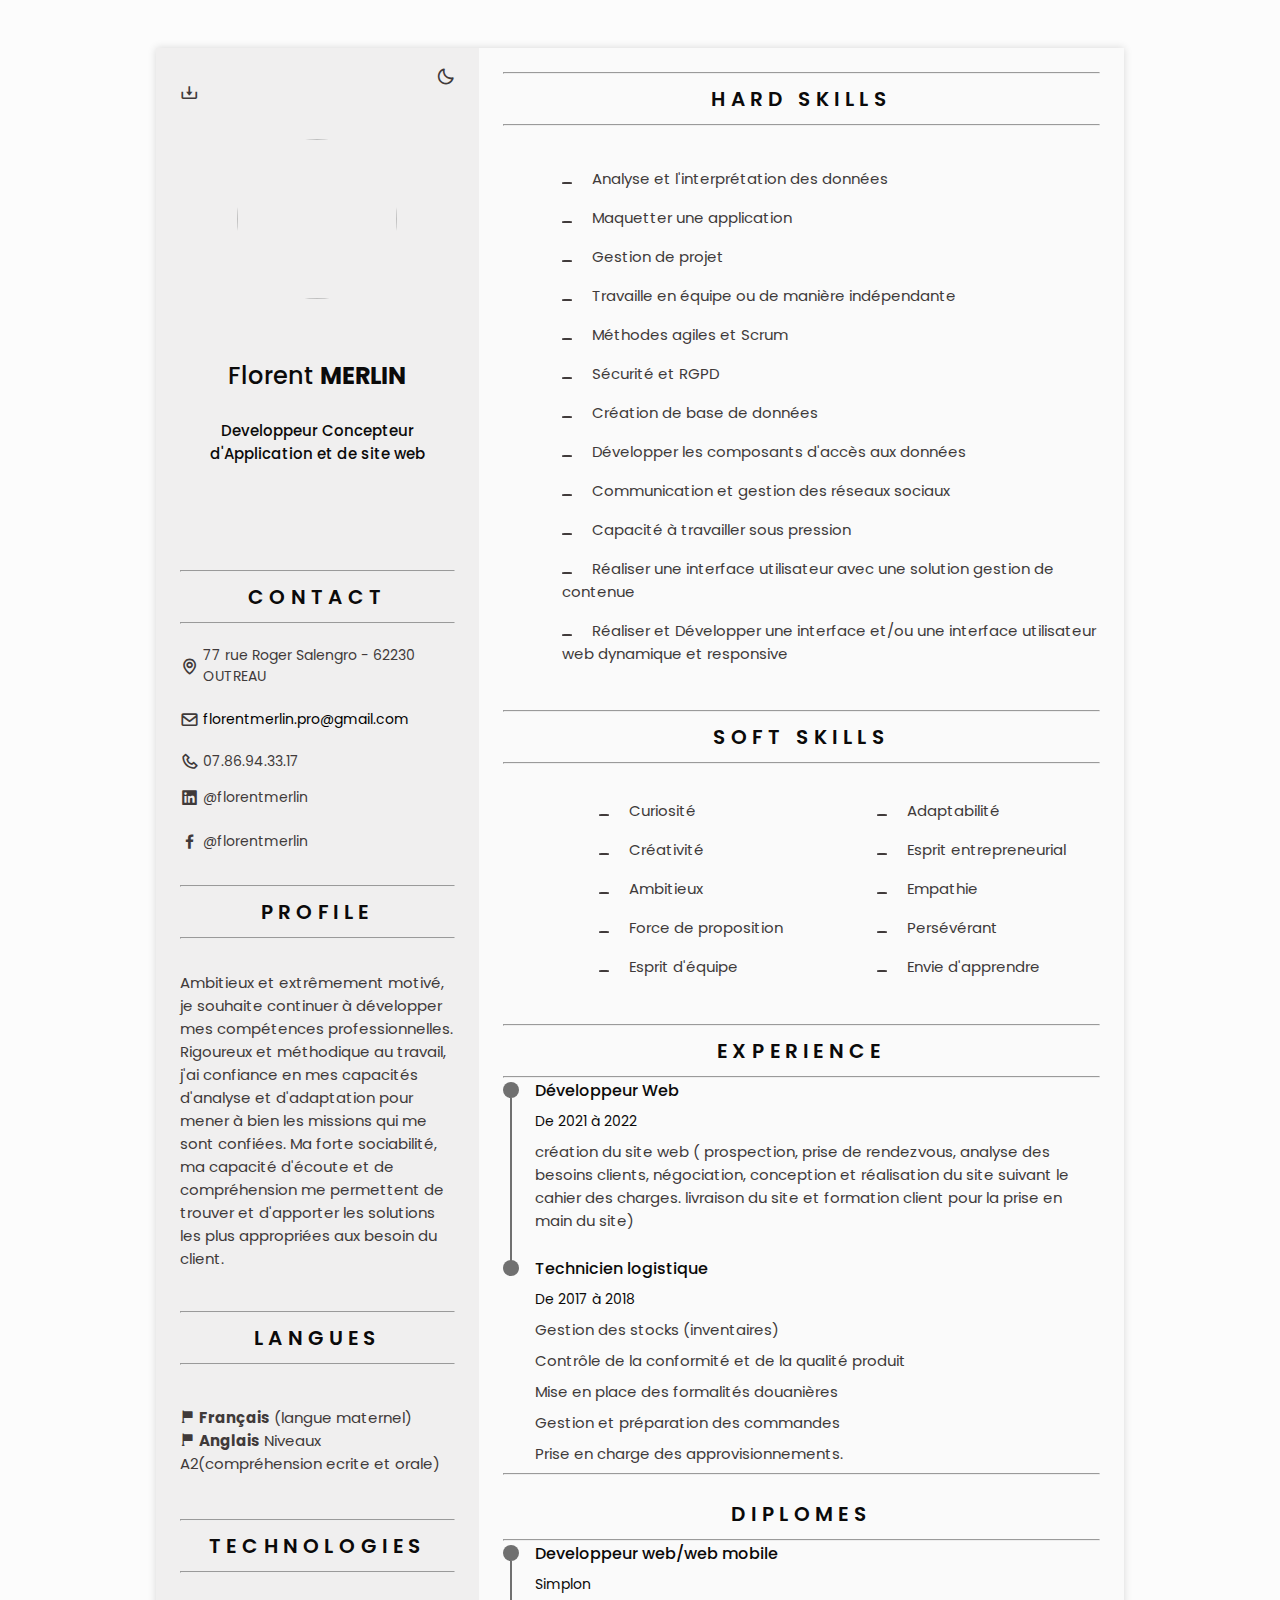
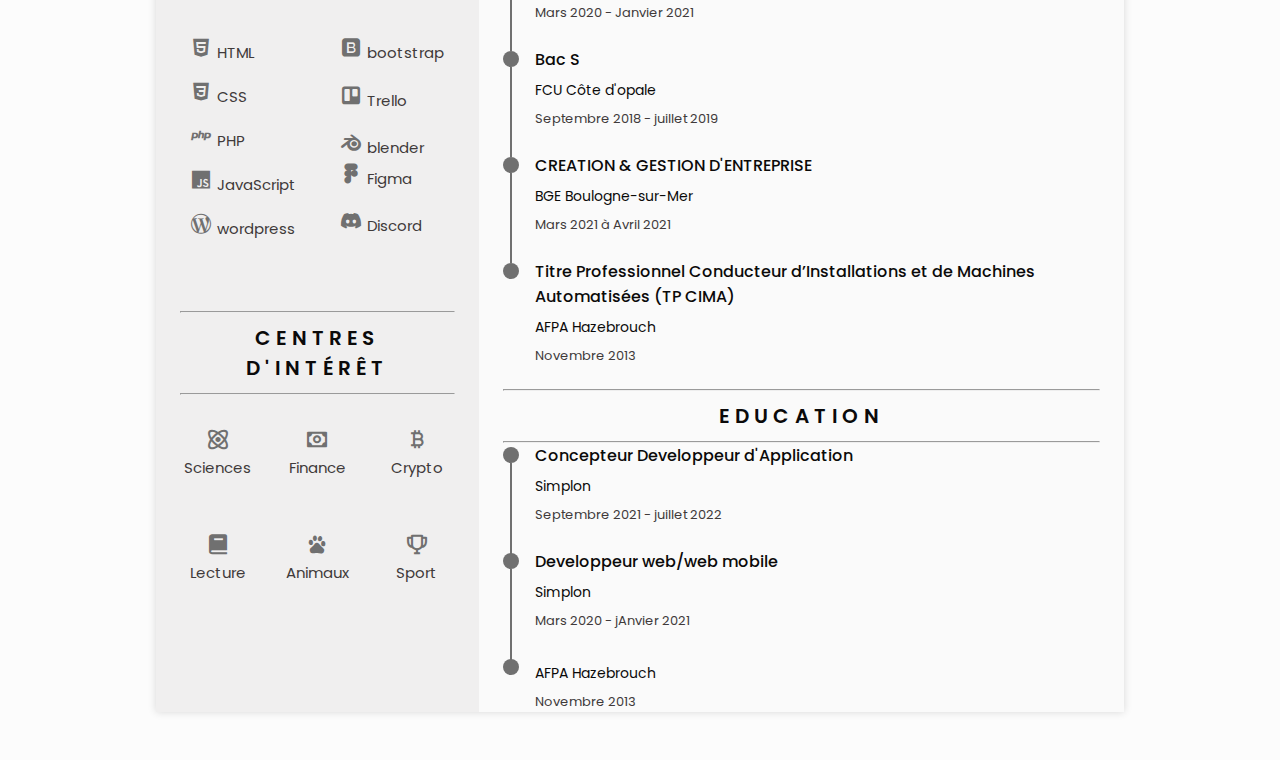
==== commit 2aa66502: "modif css" ====
--- a/index.html
+++ b/index.html
@@ -72,12 +72,6 @@
                     <li class="nav__item">
                         <a href="#certificates" class="nav__link active-link">
                             <i class='bx bx-award nav__icon'></i>Diplômes
-                        </a>
-                    </li>
-
-                    <li class="nav__item">
-                        <a href="#references" class="nav__link active-link">
-                            <i class='bx bx-link-external nav__icon'></i>Références
                         </a>
                     </li>
                 </ul>
@@ -325,7 +319,6 @@
                         </ul>                      
                     </div>
                 </section>
-                
                 <!-- soft skills -->
                 <section class="skills section" id="skills">
                     <h2 class="section-title"><hr>Soft Skills<hr></h2>
@@ -400,24 +393,11 @@
                             <div class="experience__data bd-grid">
                                 <h3 class="experience__title">Technicien logistique</h3>
                                 <span class="experience__company">De 2017 à 2018</span>
-                                <p class="experience__description">Gestion des stocks (inventaires)</p>
-                                <p class="experience__description"> Contrôle de la conformité et de la qualité produit</p>
-                                <p class="experience__description">Mise en place des formalités douanières</p>
-                                <p class="experience__description">Gestion et préparation des commandes</p>
-                                <p class="experience__description">Prise en charge des approvisionnements.</p>
-                            </div>
-
-                            <div class="experience__time">
-                                <span class="experience__rounder"></span>
-                                <!-- <span class="experience__line"></span> -->
-                            </div>
-                            <div class="experience__data bd-grid">
-                                <h3 class="experience__title">Agent logistique</h3>
-                                <span class="experience__company">De 2014 à 2017</span>
-                                <p class="experience__description"> Gestion des relations avec les fournisseurs pour organiser l'approvisionnement.</p>
-                                <p class="experience__description"> Réception, contrôle et expédition de produits.</p>
-                                <p class="experience__description"> Suivi des stocks, déplacer les produits (manutention) et réalisation des inventaires.</p>
-                                <p class="experience__description"> Entretien du matériel spécifiques (engins) et nettoyage de la zone de travail.</p>
+                                <p >Gestion des stocks (inventaires)</p>
+                                <p > Contrôle de la conformité et de la qualité produit</p>
+                                <p>Mise en place des formalités douanières</p>
+                                <p >Gestion et préparation des commandes</p>
+                                <p >Prise en charge des approvisionnements.</p>
                             </div>
                         </div>
                     </div>
@@ -425,7 +405,7 @@
 
                 <!-- certificates -->
                 <section class="certificate-section" id="certificates">
-                    <h2 class="section-title"><hr>DIPLOMES<hr></h2>
+                    <hr><h2 class="section-title">DIPLOMES<hr></h2>
                     
                     <div class="education__container bd-grid">
 
--- a/css/styles.css
+++ b/css/styles.css
@@ -27,9 +27,9 @@
     --font-semi-bold: 600;
 
     /* margin */
-    --mb-1: .5rem;
+    --mb-1: 1.5rem;
     --mb-2: 1rem;
-    --mb-3: 1.5rem;
+    --mb-3: 1rem;
 
     /* z-index */
     --z-tooltip: 10;
@@ -214,9 +214,9 @@
 }
 
 /* class css */
-.section{
+/* .section{
     padding: 1.5rem 0;
-}
+} */
 
 .section-title{
     font-size: var(--h2-font-size);
